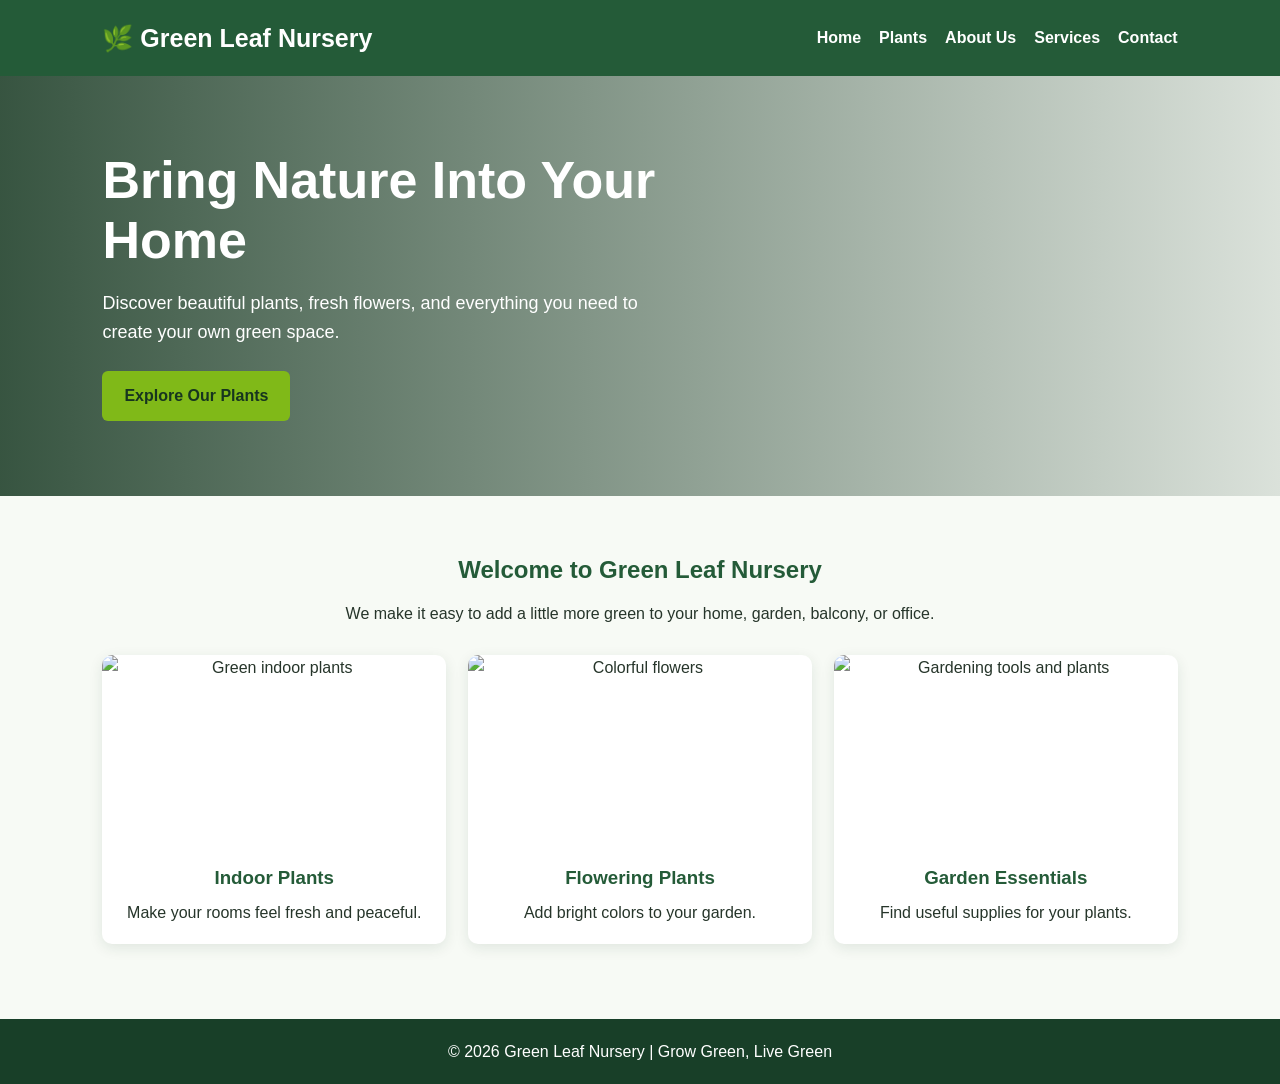
==== index.html @ d551c6f6 "Add files via upload" ====
<!DOCTYPE html>
<html lang="en">

<head>
    <meta charset="UTF-8">
    <meta name="viewport" content="width=device-width, initial-scale=1.0">
    <title>Green Leaf Nursery | Home</title>
    <link rel="stylesheet" href="style.css">
</head>

<body>
    <header>
        <div class="logo">🌿 Green Leaf Nursery</div>
        <nav>
            <a href="index.html">Home</a>
            <a href="plants.html">Plants</a>
            <a href="about.html">About Us</a>
            <a href="services.html">Services</a>
            <a href="contact.html">Contact</a>
        </nav>
    </header>
    <main>
        <section class="hero">
            <div class="hero-content">
                <h1>Bring Nature Into Your Home</h1>
                <p>Discover beautiful plants, fresh flowers, and everything you need to create your own green space.</p>
                <a class="button" href="plants.html">Explore Our Plants</a>
            </div>
        </section>
        <section class="section">
            <h2>Welcome to Green Leaf Nursery</h2>
            <p class="section-intro">We make it easy to add a little more green to your home, garden, balcony, or
                office.</p>
            <div class="cards">
                <article class="card">
                    <img src="https://images.unsplash.com/photo-1497250681960-ef046c08a56e?auto=format&fit=crop&w=700&q=80"
                        alt="Green indoor plants">
                    <div class="card-content">
                        <h3>Indoor Plants</h3>
                        <p>Make your rooms feel fresh and peaceful.</p>
                    </div>
                </article>
                <article class="card">
                    <img src="https://images.unsplash.com/photo-1490750967868-88aa4486c946?auto=format&fit=crop&w=700&q=80"
                        alt="Colorful flowers">
                    <div class="card-content">
                        <h3>Flowering Plants</h3>
                        <p>Add bright colors to your garden.</p>
                    </div>
                </article>
                <article class="card">
                    <img src="https://images.unsplash.com/photo-1416879595882-3373a0480b5b?auto=format&fit=crop&w=700&q=80"
                        alt="Gardening tools and plants">
                    <div class="card-content">
                        <h3>Garden Essentials</h3>
                        <p>Find useful supplies for your plants.</p>
                    </div>
                </article>
            </div>
        </section>
    </main>
    <footer>
        <p>© 2026 Green Leaf Nursery | Grow Green, Live Green</p>
    </footer>
</body>

</html>
---- style.css ----
* {
    margin: 0;
    padding: 0;
    box-sizing: border-box;
}

body {
    font-family: Arial, sans-serif;
    line-height: 1.6;
    color: #26352a;
    background: #f7faf5;
}

header {
    background: #245b38;
    color: white;
    padding: 18px 8%;
    display: flex;
    justify-content: space-between;
    align-items: center;
    flex-wrap: wrap;
    gap: 12px;
}

.logo {
    font-size: 25px;
    font-weight: bold;
}

nav {
    display: flex;
    flex-wrap: wrap;
    gap: 18px;
}

nav a {
    color: white;
    text-decoration: none;
    font-weight: bold;
    transition: color 0.3s ease;
}

nav a:hover {
    color: #c7f08a;
}

.hero {
    min-height: 420px;
    padding: 70px 8%;
    display: flex;
    align-items: center;
    background:
        linear-gradient(90deg, rgba(13, 48, 25, 0.82), rgba(13, 48, 25, 0.12)),
        url("https://images.unsplash.com/photo-1416879595882-3373a0480b5b?auto=format&fit=crop&w=1600&q=80") center/cover;
    color: white;
}

.hero-content {
    max-width: 560px;
}

.hero h1 {
    font-size: clamp(34px, 5vw, 52px);
    line-height: 1.15;
    margin-bottom: 18px;
}

.hero p {
    font-size: 18px;
    margin-bottom: 25px;
}

.button {
    display: inline-block;
    padding: 12px 22px;
    background: #80b918;
    color: #17351f;
    text-decoration: none;
    border-radius: 6px;
    font-weight: bold;
    transition: transform 0.3s ease, background 0.3s ease;
}

.button:hover {
    background: #a4d65e;
    transform: translateY(-4px);
}

.section {
    padding: 55px 8%;
    text-align: center;
}

.section h1, .section h2 {
    color: #245b38;
    margin-bottom: 12px;
}

.section-intro {
    max-width: 700px;
    margin: 0 auto 28px;
}

.cards {
    display: grid;
    grid-template-columns: repeat(auto-fit, minmax(220px, 1fr));
    gap: 22px;
    margin-top: 28px;
}
.cards1{
    display: grid;
    grid-template-columns: 1fr 1fr 1fr ;
    gap: 22px;
    margin-top: 28px;
}
.card {
    background: white;
    border-radius: 10px;
    overflow: hidden;
    box-shadow: 0 4px 14px rgba(24, 60, 35, 0.1);
    transition: transform 0.3s ease, box-shadow 0.3s ease;
}

.card:hover {
    transform: translateY(-7px);
    box-shadow: 0 10px 22px rgba(24, 60, 35, 0.18);
}

.card img {
    width: 100%;
    height: 190px;
    object-fit: cover;
    display: block;
}

.card-content {
    padding: 18px;
}

.card h3 {
    color: #245b38;
    margin-bottom: 7px;
}

.price {
    color: #4c801f;
    font-weight: bold;
    margin-top: 8px;
}

.info-box {
    max-width: 850px;
    margin: 20px auto 0;
    padding: 28px;
    background: #eaf4e5;
    border-radius: 10px;
    text-align: left;
}

.info-box p, .info-box li {
    margin-bottom: 10px;
}

.service-card {
    padding: 25px;
    background: white;
    border-radius: 10px;
    box-shadow: 0 4px 14px rgba(24, 60, 35, 0.1);
    transition: transform 0.3s ease;
}

.service-card:hover {
    transform: scale(1.03);
}

.service-icon {
    font-size: 35px;
    margin-bottom: 10px;
}

.contact-layout {
    display: grid;
    grid-template-columns: repeat(auto-fit, minmax(250px, 1fr));
    gap: 25px;
    text-align: left;
    margin-top: 25px;
}

.contact-details, .contact-form {
    background: white;
    padding: 25px;
    border-radius: 10px;
    box-shadow: 0 4px 14px rgba(24, 60, 35, 0.1);
}

.contact-details p {
    margin: 12px 0;
}

.contact-form label {
    display: block;
    margin: 10px 0 5px;
    font-weight: bold;
}

.contact-form input, .contact-form textarea {
    width: 100%;
    padding: 11px;
    border: 1px solid #c9d6c7;
    border-radius: 5px;
    font: inherit;
}

.contact-form textarea {
    min-height: 120px;
    resize: vertical;
}

.contact-form button {
    border: none;
    cursor: pointer;
    margin-top: 15px;
    font: inherit;
}

footer {
    background: #183f28;
    color: white;
    text-align: center;
    padding: 20px;
    margin-top: 20px;
}

@media (max-width: 600px) {
    header {
        justify-content: center;
        text-align: center;
    }

    nav {
        justify-content: center;
        gap: 12px;
    }

    .hero {
        padding: 55px 7%;
    }

    .section {
        padding: 40px 7%;
    }
}
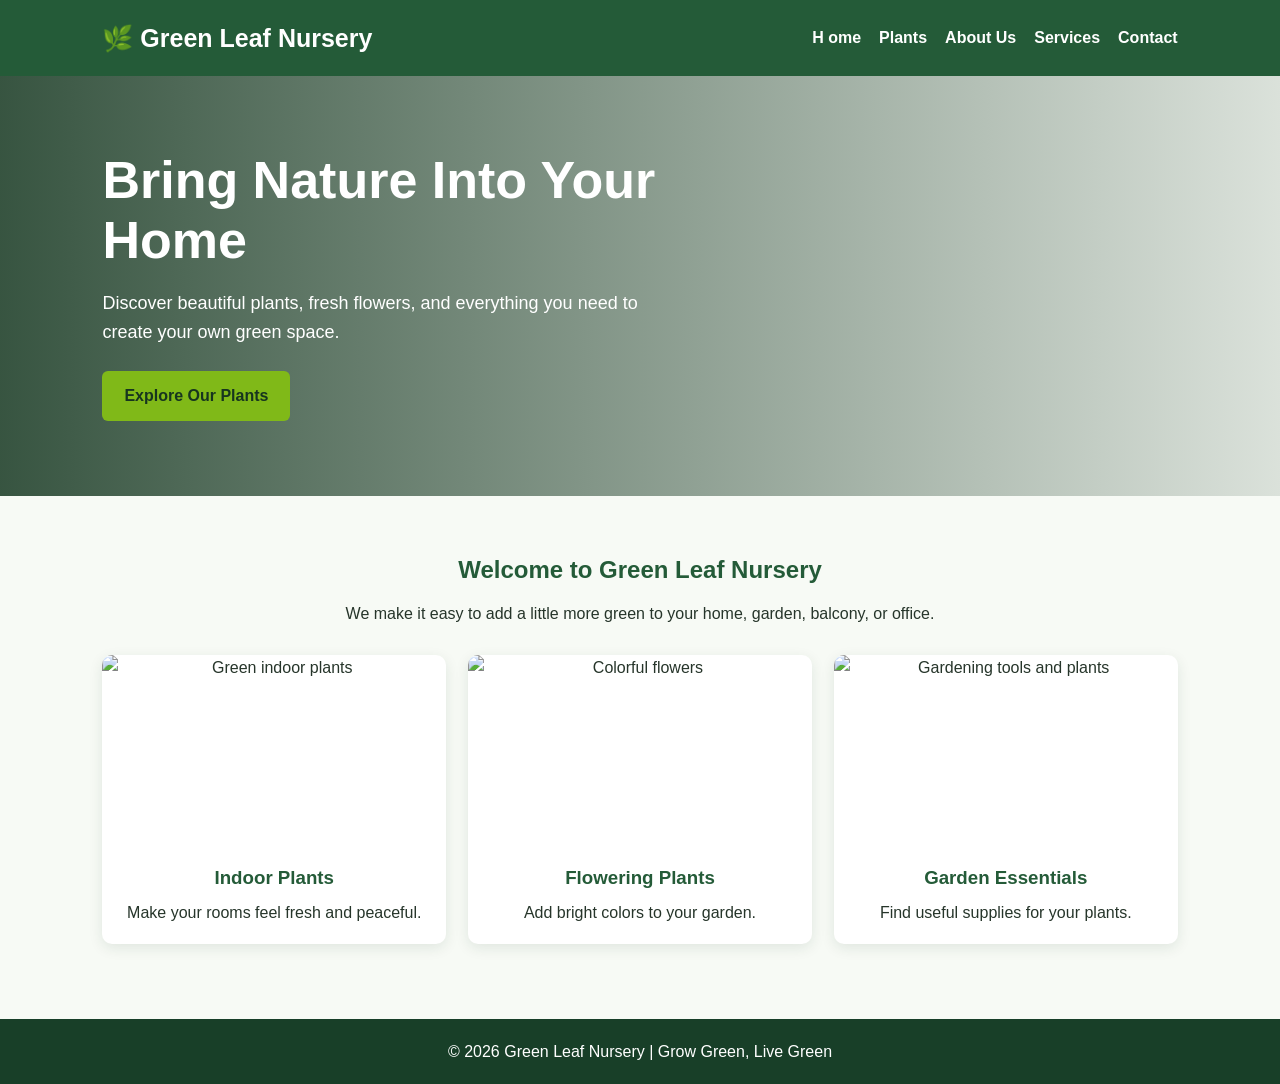
==== commit 4bf1d286: "Update index.html" ====
--- a/index.html
+++ b/index.html
@@ -12,7 +12,7 @@
     <header>
         <div class="logo">🌿 Green Leaf Nursery</div>
         <nav>
-            <a href="index.html">Home</a>
+            <a href="index.html">H ome</a>
             <a href="plants.html">Plants</a>
             <a href="about.html">About Us</a>
             <a href="services.html">Services</a>
@@ -64,4 +64,4 @@
     </footer>
 </body>
 
-</html>+</html>
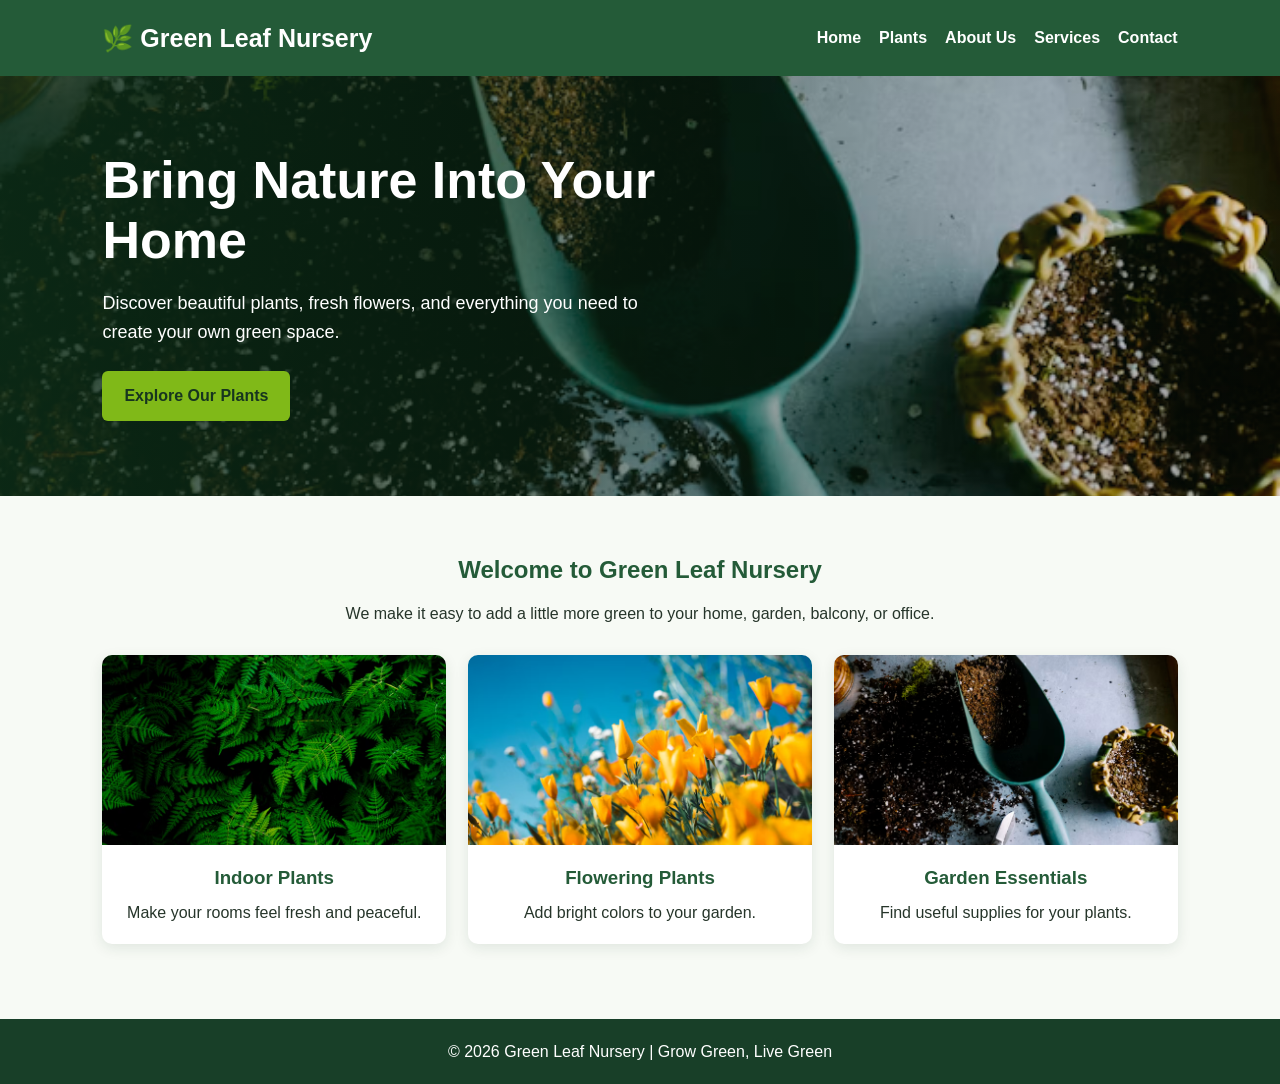
==== commit aba98535: "--no-verify" ====
--- a/index.html
+++ b/index.html
@@ -12,7 +12,7 @@
     <header>
         <div class="logo">🌿 Green Leaf Nursery</div>
         <nav>
-            <a href="index.html">H ome</a>
+            <a href="index.html">Home</a>
             <a href="plants.html">Plants</a>
             <a href="about.html">About Us</a>
             <a href="services.html">Services</a>
@@ -33,7 +33,7 @@
                 office.</p>
             <div class="cards">
                 <article class="card">
-                    <img src="https://images.unsplash.com/photo-1497250681960-ef046c08a56e?auto=format&fit=crop&w=700&q=80"
+                    <img src="plant6.jpg"
                         alt="Green indoor plants">
                     <div class="card-content">
                         <h3>Indoor Plants</h3>
@@ -41,7 +41,7 @@
                     </div>
                 </article>
                 <article class="card">
-                    <img src="https://images.unsplash.com/photo-1490750967868-88aa4486c946?auto=format&fit=crop&w=700&q=80"
+                    <img src="plant5.jpg"
                         alt="Colorful flowers">
                     <div class="card-content">
                         <h3>Flowering Plants</h3>
@@ -49,7 +49,7 @@
                     </div>
                 </article>
                 <article class="card">
-                    <img src="https://images.unsplash.com/photo-1416879595882-3373a0480b5b?auto=format&fit=crop&w=700&q=80"
+                    <img src="plant7.jpg"
                         alt="Gardening tools and plants">
                     <div class="card-content">
                         <h3>Garden Essentials</h3>
@@ -64,4 +64,4 @@
     </footer>
 </body>
 
-</html>
+</html>
--- a/style.css
+++ b/style.css
@@ -51,7 +51,7 @@
     align-items: center;
     background:
         linear-gradient(90deg, rgba(13, 48, 25, 0.82), rgba(13, 48, 25, 0.12)),
-        url("https://images.unsplash.com/photo-1416879595882-3373a0480b5b?auto=format&fit=crop&w=1600&q=80") center/cover;
+        url("plant7.jpg") center/cover;
     color: white;
 }
 
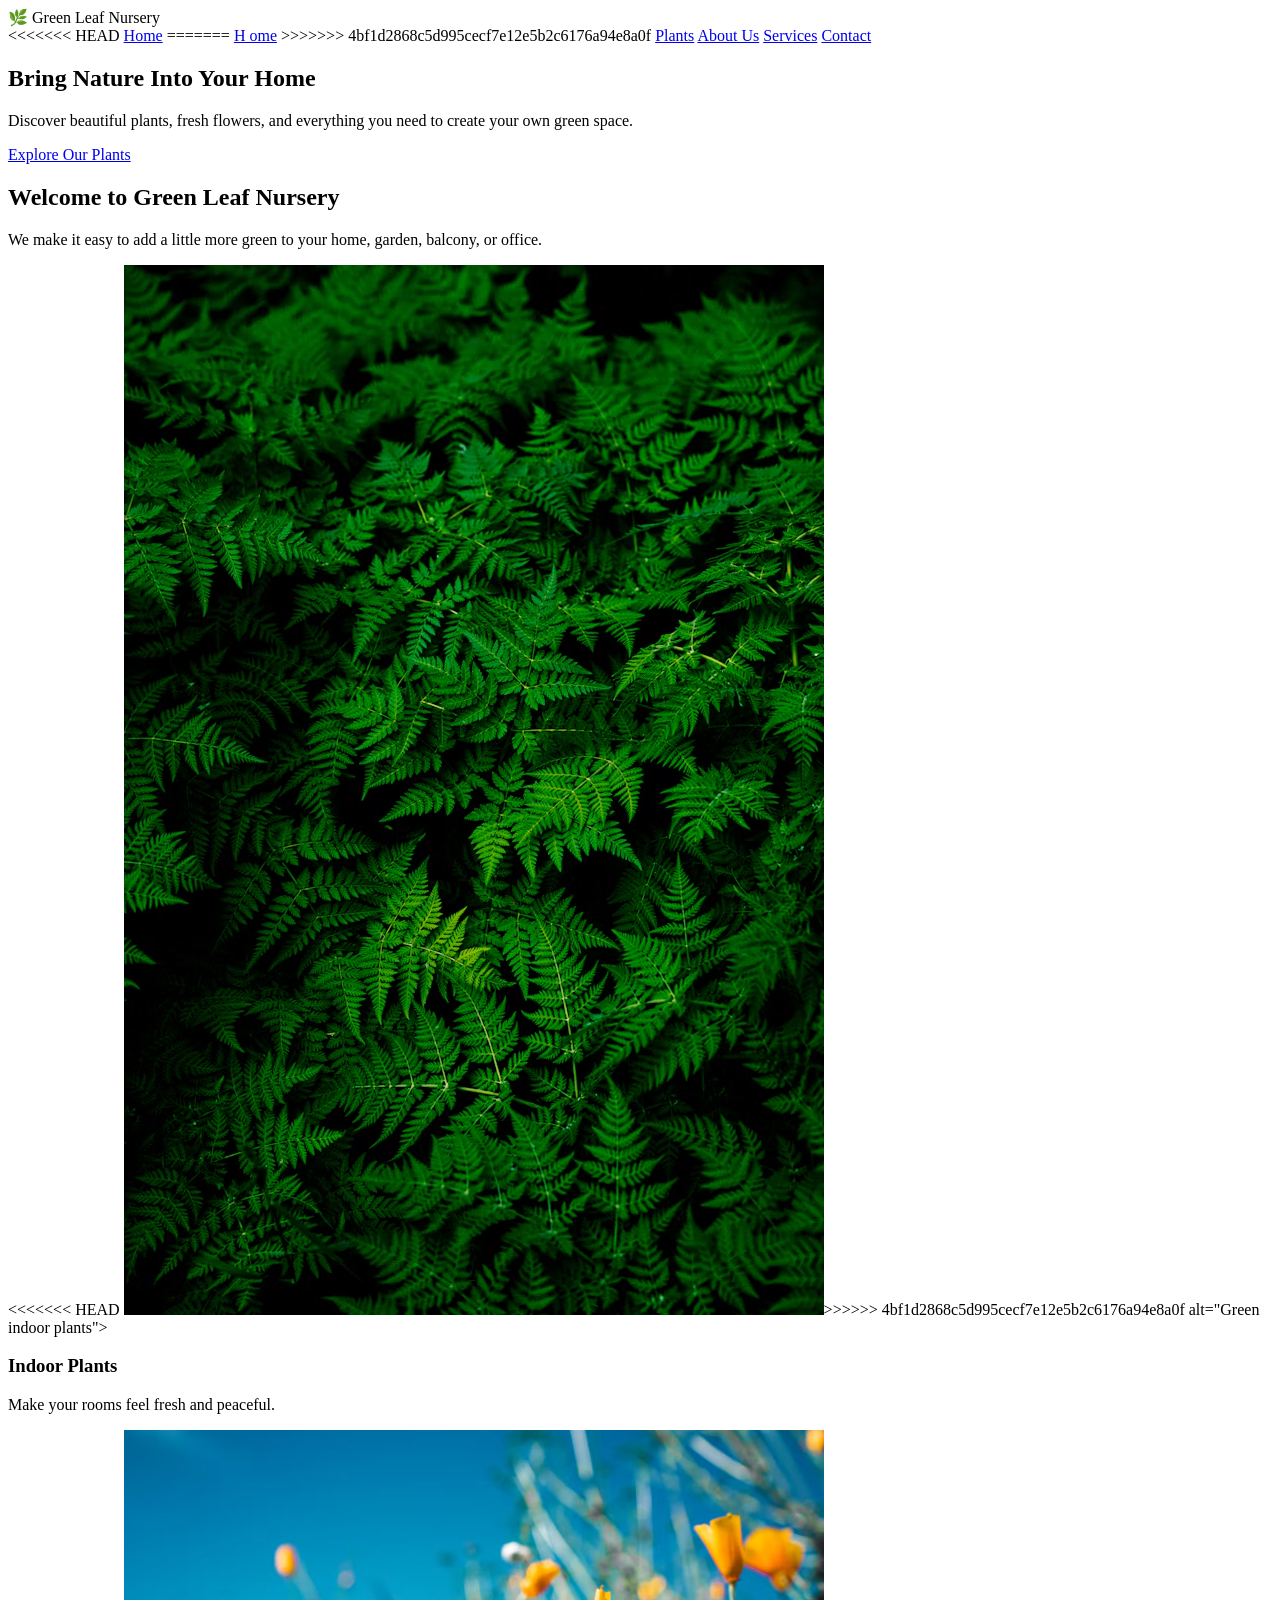
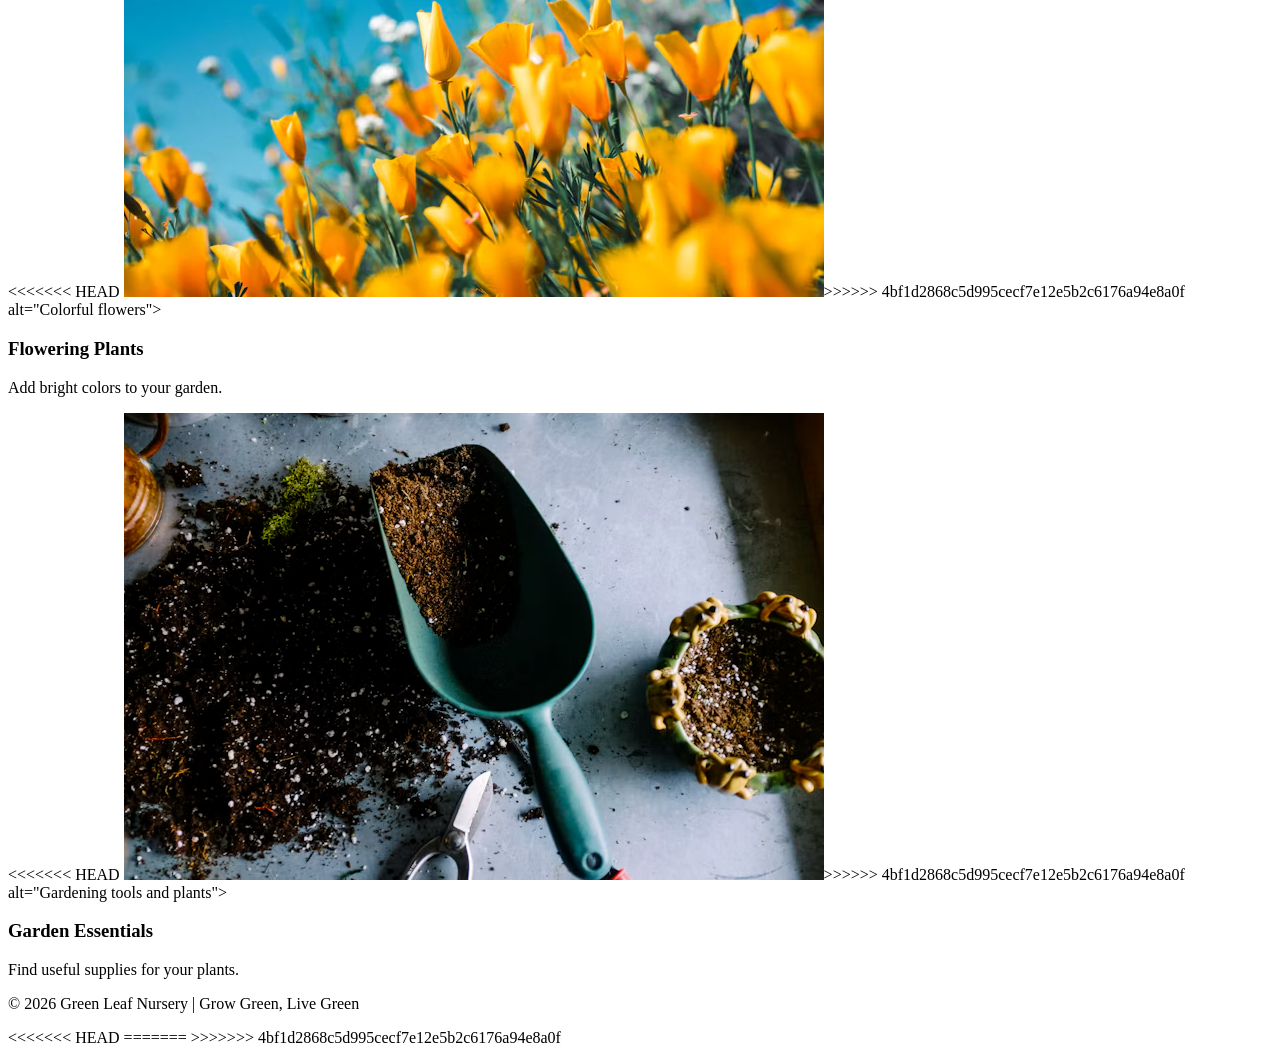
==== commit d443bf6d: "Merge branch 'main' of https://github.com/sumitsuthar877-spec/UDP-REVIEW-3" ====
--- a/index.html
+++ b/index.html
@@ -12,7 +12,11 @@
     <header>
         <div class="logo">🌿 Green Leaf Nursery</div>
         <nav>
+<<<<<<< HEAD
             <a href="index.html">Home</a>
+=======
+            <a href="index.html">H ome</a>
+>>>>>>> 4bf1d2868c5d995cecf7e12e5b2c6176a94e8a0f
             <a href="plants.html">Plants</a>
             <a href="about.html">About Us</a>
             <a href="services.html">Services</a>
@@ -33,7 +37,11 @@
                 office.</p>
             <div class="cards">
                 <article class="card">
+<<<<<<< HEAD
                     <img src="plant6.jpg"
+=======
+                    <img src="https://images.unsplash.com/photo-1497250681960-ef046c08a56e?auto=format&fit=crop&w=700&q=80"
+>>>>>>> 4bf1d2868c5d995cecf7e12e5b2c6176a94e8a0f
                         alt="Green indoor plants">
                     <div class="card-content">
                         <h3>Indoor Plants</h3>
@@ -41,7 +49,11 @@
                     </div>
                 </article>
                 <article class="card">
+<<<<<<< HEAD
                     <img src="plant5.jpg"
+=======
+                    <img src="https://images.unsplash.com/photo-1490750967868-88aa4486c946?auto=format&fit=crop&w=700&q=80"
+>>>>>>> 4bf1d2868c5d995cecf7e12e5b2c6176a94e8a0f
                         alt="Colorful flowers">
                     <div class="card-content">
                         <h3>Flowering Plants</h3>
@@ -49,7 +61,11 @@
                     </div>
                 </article>
                 <article class="card">
+<<<<<<< HEAD
                     <img src="plant7.jpg"
+=======
+                    <img src="https://images.unsplash.com/photo-1416879595882-3373a0480b5b?auto=format&fit=crop&w=700&q=80"
+>>>>>>> 4bf1d2868c5d995cecf7e12e5b2c6176a94e8a0f
                         alt="Gardening tools and plants">
                     <div class="card-content">
                         <h3>Garden Essentials</h3>
@@ -64,4 +80,8 @@
     </footer>
 </body>
 
-</html>+<<<<<<< HEAD
+</html>
+=======
+</html>
+>>>>>>> 4bf1d2868c5d995cecf7e12e5b2c6176a94e8a0f
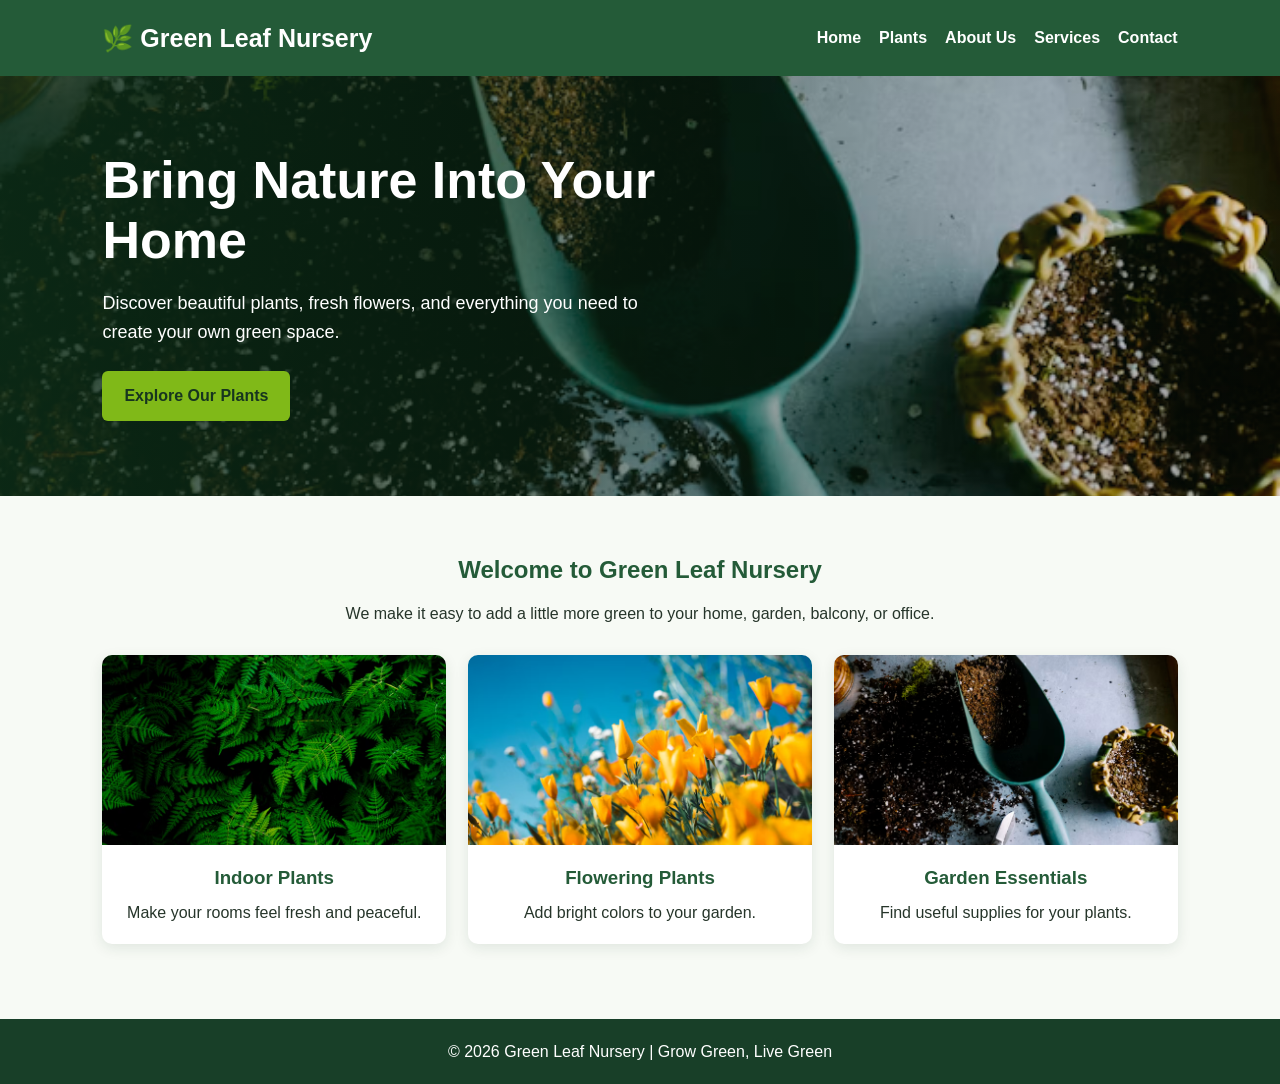
==== commit 5f0598f5: "--no-verify" ====
--- a/index.html
+++ b/index.html
@@ -12,11 +12,7 @@
     <header>
         <div class="logo">🌿 Green Leaf Nursery</div>
         <nav>
-<<<<<<< HEAD
             <a href="index.html">Home</a>
-=======
-            <a href="index.html">H ome</a>
->>>>>>> 4bf1d2868c5d995cecf7e12e5b2c6176a94e8a0f
             <a href="plants.html">Plants</a>
             <a href="about.html">About Us</a>
             <a href="services.html">Services</a>
@@ -37,11 +33,7 @@
                 office.</p>
             <div class="cards">
                 <article class="card">
-<<<<<<< HEAD
                     <img src="plant6.jpg"
-=======
-                    <img src="https://images.unsplash.com/photo-1497250681960-ef046c08a56e?auto=format&fit=crop&w=700&q=80"
->>>>>>> 4bf1d2868c5d995cecf7e12e5b2c6176a94e8a0f
                         alt="Green indoor plants">
                     <div class="card-content">
                         <h3>Indoor Plants</h3>
@@ -49,11 +41,7 @@
                     </div>
                 </article>
                 <article class="card">
-<<<<<<< HEAD
                     <img src="plant5.jpg"
-=======
-                    <img src="https://images.unsplash.com/photo-1490750967868-88aa4486c946?auto=format&fit=crop&w=700&q=80"
->>>>>>> 4bf1d2868c5d995cecf7e12e5b2c6176a94e8a0f
                         alt="Colorful flowers">
                     <div class="card-content">
                         <h3>Flowering Plants</h3>
@@ -61,11 +49,7 @@
                     </div>
                 </article>
                 <article class="card">
-<<<<<<< HEAD
                     <img src="plant7.jpg"
-=======
-                    <img src="https://images.unsplash.com/photo-1416879595882-3373a0480b5b?auto=format&fit=crop&w=700&q=80"
->>>>>>> 4bf1d2868c5d995cecf7e12e5b2c6176a94e8a0f
                         alt="Gardening tools and plants">
                     <div class="card-content">
                         <h3>Garden Essentials</h3>
@@ -80,8 +64,4 @@
     </footer>
 </body>
 
-<<<<<<< HEAD
-</html>
-=======
-</html>
->>>>>>> 4bf1d2868c5d995cecf7e12e5b2c6176a94e8a0f
+</html>
--- a/style.css
+++ b/style.css
@@ -0,0 +1,252 @@
+* {
+    margin: 0;
+    padding: 0;
+    box-sizing: border-box;
+}
+
+body {
+    font-family: Arial, sans-serif;
+    line-height: 1.6;
+    color: #26352a;
+    background: #f7faf5;
+}
+
+header {
+    background: #245b38;
+    color: white;
+    padding: 18px 8%;
+    display: flex;
+    justify-content: space-between;
+    align-items: center;
+    flex-wrap: wrap;
+    gap: 12px;
+}
+
+.logo {
+    font-size: 25px;
+    font-weight: bold;
+}
+
+nav {
+    display: flex;
+    flex-wrap: wrap;
+    gap: 18px;
+}
+
+nav a {
+    color: white;
+    text-decoration: none;
+    font-weight: bold;
+    transition: color 0.3s ease;
+}
+
+nav a:hover {
+    color: #c7f08a;
+}
+
+.hero {
+    min-height: 420px;
+    padding: 70px 8%;
+    display: flex;
+    align-items: center;
+    background:
+        linear-gradient(90deg, rgba(13, 48, 25, 0.82), rgba(13, 48, 25, 0.12)),
+        url("plant7.jpg") center/cover;
+    color: white;
+}
+
+.hero-content {
+    max-width: 560px;
+}
+
+.hero h1 {
+    font-size: clamp(34px, 5vw, 52px);
+    line-height: 1.15;
+    margin-bottom: 18px;
+}
+
+.hero p {
+    font-size: 18px;
+    margin-bottom: 25px;
+}
+
+.button {
+    display: inline-block;
+    padding: 12px 22px;
+    background: #80b918;
+    color: #17351f;
+    text-decoration: none;
+    border-radius: 6px;
+    font-weight: bold;
+    transition: transform 0.3s ease, background 0.3s ease;
+}
+
+.button:hover {
+    background: #a4d65e;
+    transform: translateY(-4px);
+}
+
+.section {
+    padding: 55px 8%;
+    text-align: center;
+}
+
+.section h1, .section h2 {
+    color: #245b38;
+    margin-bottom: 12px;
+}
+
+.section-intro {
+    max-width: 700px;
+    margin: 0 auto 28px;
+}
+
+.cards {
+    display: grid;
+    grid-template-columns: repeat(auto-fit, minmax(220px, 1fr));
+    gap: 22px;
+    margin-top: 28px;
+}
+.cards1{
+    display: grid;
+    grid-template-columns: 1fr 1fr 1fr ;
+    gap: 22px;
+    margin-top: 28px;
+}
+.card {
+    background: white;
+    border-radius: 10px;
+    overflow: hidden;
+    box-shadow: 0 4px 14px rgba(24, 60, 35, 0.1);
+    transition: transform 0.3s ease, box-shadow 0.3s ease;
+}
+
+.card:hover {
+    transform: translateY(-7px);
+    box-shadow: 0 10px 22px rgba(24, 60, 35, 0.18);
+}
+
+.card img {
+    width: 100%;
+    height: 190px;
+    object-fit: cover;
+    display: block;
+}
+
+.card-content {
+    padding: 18px;
+}
+
+.card h3 {
+    color: #245b38;
+    margin-bottom: 7px;
+}
+
+.price {
+    color: #4c801f;
+    font-weight: bold;
+    margin-top: 8px;
+}
+
+.info-box {
+    max-width: 850px;
+    margin: 20px auto 0;
+    padding: 28px;
+    background: #eaf4e5;
+    border-radius: 10px;
+    text-align: left;
+}
+
+.info-box p, .info-box li {
+    margin-bottom: 10px;
+}
+
+.service-card {
+    padding: 25px;
+    background: white;
+    border-radius: 10px;
+    box-shadow: 0 4px 14px rgba(24, 60, 35, 0.1);
+    transition: transform 0.3s ease;
+}
+
+.service-card:hover {
+    transform: scale(1.03);
+}
+
+.service-icon {
+    font-size: 35px;
+    margin-bottom: 10px;
+}
+
+.contact-layout {
+    display: grid;
+    grid-template-columns: repeat(auto-fit, minmax(250px, 1fr));
+    gap: 25px;
+    text-align: left;
+    margin-top: 25px;
+}
+
+.contact-details, .contact-form {
+    background: white;
+    padding: 25px;
+    border-radius: 10px;
+    box-shadow: 0 4px 14px rgba(24, 60, 35, 0.1);
+}
+
+.contact-details p {
+    margin: 12px 0;
+}
+
+.contact-form label {
+    display: block;
+    margin: 10px 0 5px;
+    font-weight: bold;
+}
+
+.contact-form input, .contact-form textarea {
+    width: 100%;
+    padding: 11px;
+    border: 1px solid #c9d6c7;
+    border-radius: 5px;
+    font: inherit;
+}
+
+.contact-form textarea {
+    min-height: 120px;
+    resize: vertical;
+}
+
+.contact-form button {
+    border: none;
+    cursor: pointer;
+    margin-top: 15px;
+    font: inherit;
+}
+
+footer {
+    background: #183f28;
+    color: white;
+    text-align: center;
+    padding: 20px;
+    margin-top: 20px;
+}
+
+@media (max-width: 600px) {
+    header {
+        justify-content: center;
+        text-align: center;
+    }
+
+    nav {
+        justify-content: center;
+        gap: 12px;
+    }
+
+    .hero {
+        padding: 55px 7%;
+    }
+
+    .section {
+        padding: 40px 7%;
+    }
+}
